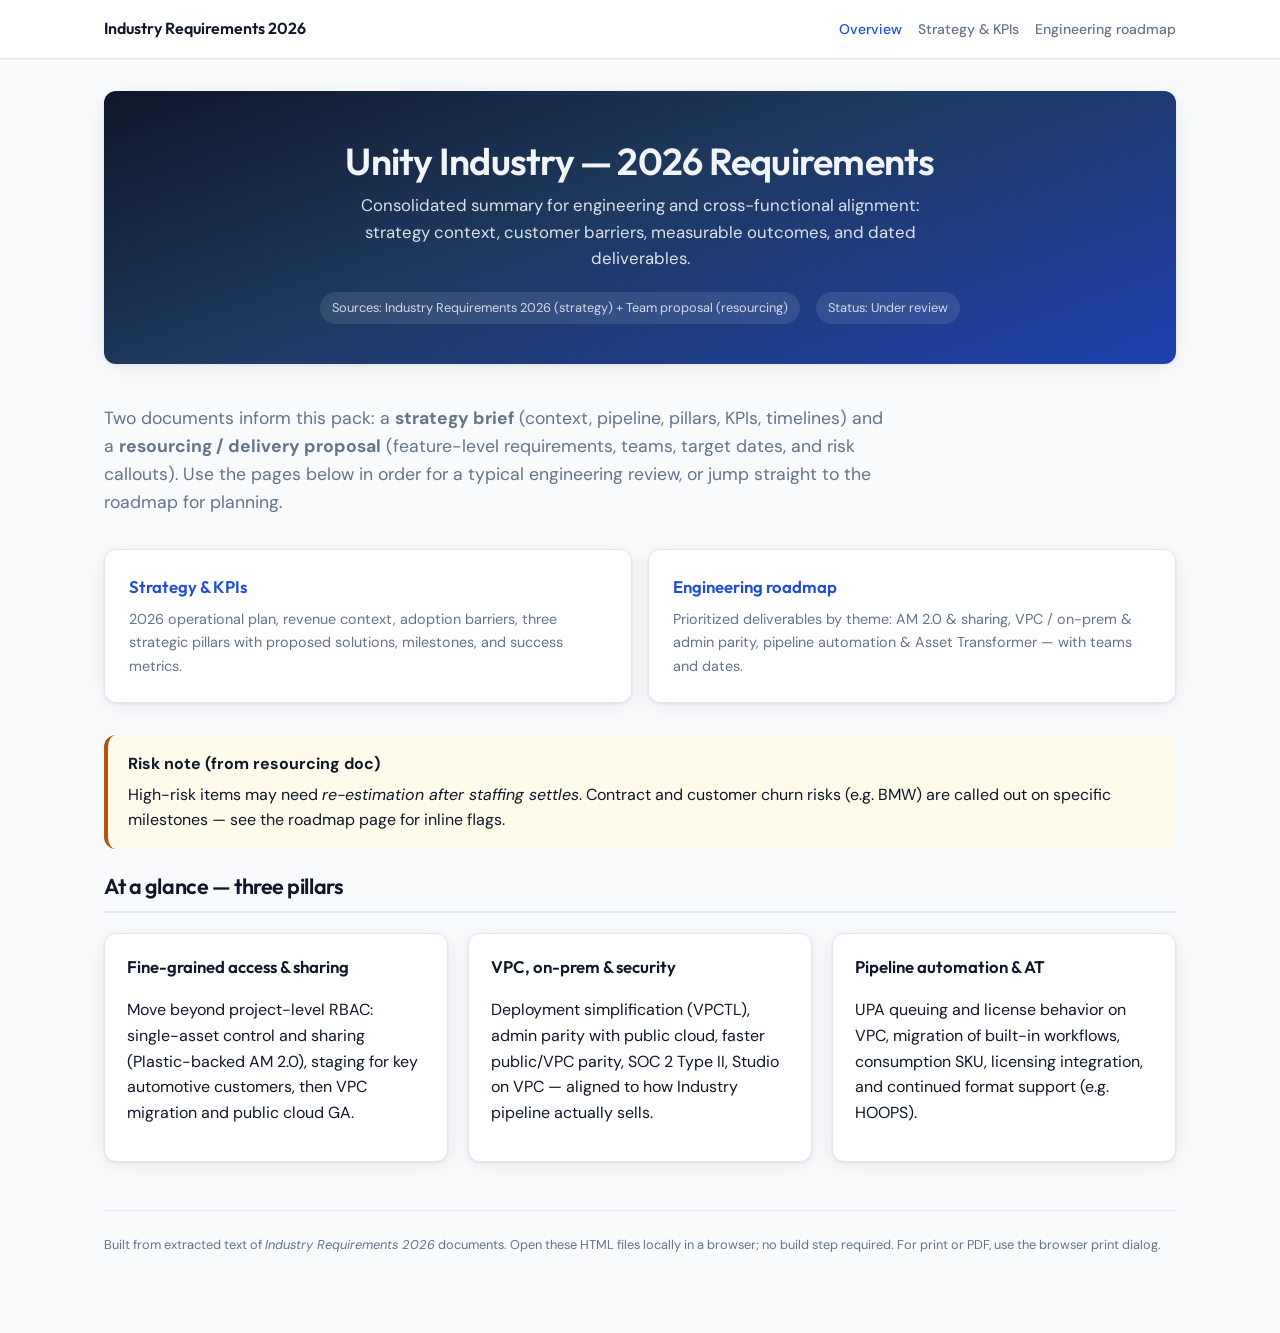
==== index.html @ ad69d384 "up!" ====
<!DOCTYPE html>
<html lang="en">
<head>
  <meta charset="utf-8" />
  <meta name="viewport" content="width=device-width, initial-scale=1" />
  <title>Industry Requirements 2026 — Overview</title>
  <link rel="preconnect" href="https://fonts.googleapis.com" />
  <link rel="preconnect" href="https://fonts.gstatic.com" crossorigin />
  <link href="https://fonts.googleapis.com/css2?family=DM+Sans:ital,opsz,wght@0,9..40,400;0,9..40,500;0,9..40,600;0,9..40,700;1,9..40,400&family=Outfit:wght@500;600;700&display=swap" rel="stylesheet" />
  <link rel="stylesheet" href="styles.css" />
</head>
<body>
  <header class="site-header">
    <div class="inner">
      <a class="brand" href="index.html">Industry Requirements 2026</a>
      <nav class="nav-pages" aria-label="Presentation sections">
        <a href="index.html" aria-current="page">Overview</a>
        <a href="executive-summary.html">Strategy &amp; KPIs</a>
        <a href="engineering-roadmap.html">Engineering roadmap</a>
      </nav>
    </div>
  </header>

  <main class="wrap">
    <section class="hero">
      <h1>Unity Industry — 2026 Requirements</h1>
      <p class="subtitle">
        Consolidated summary for engineering and cross-functional alignment: strategy context, customer barriers, measurable outcomes, and dated deliverables.
      </p>
      <div class="hero-meta">
        <span>Sources: Industry Requirements 2026 (strategy) + Team proposal (resourcing)</span>
        <span>Status: Under review</span>
      </div>
    </section>

    <p class="lead">
      Two documents inform this pack: a <strong>strategy brief</strong> (context, pipeline, pillars, KPIs, timelines) and a <strong>resourcing / delivery proposal</strong> (feature-level requirements, teams, target dates, and risk callouts). Use the pages below in order for a typical engineering review, or jump straight to the roadmap for planning.
    </p>

    <div class="nav-cards">
      <a class="nav-card" href="executive-summary.html">
        <h3>Strategy &amp; KPIs</h3>
        <p>2026 operational plan, revenue context, adoption barriers, three strategic pillars with proposed solutions, milestones, and success metrics.</p>
      </a>
      <a class="nav-card" href="engineering-roadmap.html">
        <h3>Engineering roadmap</h3>
        <p>Prioritized deliverables by theme: AM 2.0 &amp; sharing, VPC / on-prem &amp; admin parity, pipeline automation &amp; Asset Transformer — with teams and dates.</p>
      </a>
    </div>

    <div class="callout risk">
      <strong>Risk note (from resourcing doc)</strong>
      High-risk items may need <em>re-estimation after staffing settles</em>. Contract and customer churn risks (e.g. BMW) are called out on specific milestones — see the roadmap page for inline flags.
    </div>

    <h2>At a glance — three pillars</h2>
    <div class="grid-2">
      <div class="card">
        <h3>Fine-grained access &amp; sharing</h3>
        <p>Move beyond project-level RBAC: single-asset control and sharing (Plastic-backed AM 2.0), staging for key automotive customers, then VPC migration and public cloud GA.</p>
      </div>
      <div class="card">
        <h3>VPC, on-prem &amp; security</h3>
        <p>Deployment simplification (VPCTL), admin parity with public cloud, faster public/VPC parity, SOC 2 Type II, Studio on VPC — aligned to how Industry pipeline actually sells.</p>
      </div>
      <div class="card">
        <h3>Pipeline automation &amp; AT</h3>
        <p>UPA queuing and license behavior on VPC, migration of built-in workflows, consumption SKU, licensing integration, and continued format support (e.g. HOOPS).</p>
      </div>
    </div>

    <p class="footer-note">
      Built from extracted text of <em>Industry Requirements 2026</em> documents. Open these HTML files locally in a browser; no build step required. For print or PDF, use the browser print dialog.
    </p>
  </main>
</body>
</html>
---- styles.css ----
/* Industry Requirements 2026 — presentation styles */
:root {
  --bg: #f8fafc;
  --surface: #ffffff;
  --text: #0f172a;
  --text-muted: #64748b;
  --border: #e2e8f0;
  --accent: #1d4ed8;
  --accent-soft: #dbeafe;
  --risk: #b45309;
  --risk-bg: #fffbeb;
  --p0: #b91c1c;
  --p0-bg: #fef2f2;
  --p1: #c2410c;
  --p1-bg: #fff7ed;
  --p2: #4b5563;
  --p2-bg: #f3f4f6;
  --shadow: 0 1px 3px rgba(15, 23, 42, 0.08), 0 4px 24px rgba(15, 23, 42, 0.06);
  --radius: 12px;
  --font-sans: "DM Sans", system-ui, -apple-system, sans-serif;
  --font-display: "Outfit", var(--font-sans);
}

*,
*::before,
*::after {
  box-sizing: border-box;
}

html {
  scroll-behavior: smooth;
}

body {
  margin: 0;
  font-family: var(--font-sans);
  font-size: 1rem;
  line-height: 1.6;
  color: var(--text);
  background: var(--bg);
  min-height: 100vh;
}

a {
  color: var(--accent);
  text-decoration: none;
}
a:hover {
  text-decoration: underline;
}

.wrap {
  max-width: 1120px;
  margin: 0 auto;
  padding: 2rem 1.5rem 4rem;
}

/* Top bar */
.site-header {
  background: var(--surface);
  border-bottom: 1px solid var(--border);
  position: sticky;
  top: 0;
  z-index: 10;
  box-shadow: 0 1px 0 rgba(15, 23, 42, 0.04);
}

.site-header .inner {
  max-width: 1120px;
  margin: 0 auto;
  padding: 0.75rem 1.5rem;
  display: flex;
  align-items: center;
  justify-content: space-between;
  flex-wrap: wrap;
  gap: 0.75rem;
}

.brand {
  font-family: var(--font-display);
  font-weight: 600;
  font-size: 1rem;
  color: var(--text);
  text-decoration: none;
}
.brand:hover {
  text-decoration: none;
  color: var(--accent);
}

.nav-pages {
  display: flex;
  gap: 0.25rem 1rem;
  flex-wrap: wrap;
}
.nav-pages a {
  font-size: 0.875rem;
  font-weight: 500;
  color: var(--text-muted);
  padding: 0.35rem 0;
}
.nav-pages a:hover,
.nav-pages a[aria-current="page"] {
  color: var(--accent);
  text-decoration: none;
}

/* Hero / title slides */
.hero {
  text-align: center;
  padding: 3rem 1rem 2.5rem;
  background: linear-gradient(160deg, #0f172a 0%, #1e3a5f 45%, #1e40af 100%);
  color: #f1f5f9;
  border-radius: var(--radius);
  margin-bottom: 2.5rem;
  box-shadow: var(--shadow);
}

.hero h1 {
  font-family: var(--font-display);
  font-weight: 600;
  font-size: clamp(1.75rem, 4vw, 2.35rem);
  margin: 0 0 0.5rem;
  letter-spacing: -0.02em;
  line-height: 1.2;
}

.hero .subtitle {
  font-size: 1.05rem;
  opacity: 0.9;
  margin: 0 0 1.25rem;
  max-width: 36rem;
  margin-left: auto;
  margin-right: auto;
}

.hero-meta {
  display: flex;
  flex-wrap: wrap;
  gap: 0.5rem 1rem;
  justify-content: center;
  font-size: 0.8rem;
  opacity: 0.85;
}

.hero-meta span {
  background: rgba(255, 255, 255, 0.12);
  padding: 0.35rem 0.75rem;
  border-radius: 999px;
}

/* Section blocks */
h2 {
  font-family: var(--font-display);
  font-weight: 600;
  font-size: 1.35rem;
  margin: 2.5rem 0 1rem;
  letter-spacing: -0.02em;
  color: var(--text);
  border-bottom: 2px solid var(--border);
  padding-bottom: 0.5rem;
}

h2:first-of-type {
  margin-top: 0;
}

h3 {
  font-size: 1.05rem;
  font-weight: 600;
  margin: 1.5rem 0 0.5rem;
  color: var(--text);
}

.lead {
  font-size: 1.1rem;
  color: var(--text-muted);
  max-width: 65ch;
}

.grid-2 {
  display: grid;
  grid-template-columns: repeat(auto-fit, minmax(280px, 1fr));
  gap: 1.25rem;
  margin: 1.25rem 0;
}

.card {
  background: var(--surface);
  border: 1px solid var(--border);
  border-radius: var(--radius);
  padding: 1.25rem 1.35rem;
  box-shadow: var(--shadow);
}

.card h3 {
  margin-top: 0;
  font-family: var(--font-display);
}

.stat {
  font-family: var(--font-display);
  font-size: 1.75rem;
  font-weight: 600;
  color: var(--accent);
  line-height: 1.2;
}
.stat-label {
  font-size: 0.8rem;
  color: var(--text-muted);
  margin-top: 0.25rem;
}

/* Callouts */
.callout {
  border-radius: var(--radius);
  padding: 1rem 1.25rem;
  margin: 1.25rem 0;
  border-left: 4px solid var(--accent);
  background: var(--accent-soft);
  color: var(--text);
}

.callout.risk {
  border-left-color: var(--risk);
  background: var(--risk-bg);
}

.callout strong {
  display: block;
  margin-bottom: 0.35rem;
}

/* Lists */
ul.clean {
  margin: 0.5rem 0;
  padding-left: 1.25rem;
}
ul.clean li {
  margin: 0.35rem 0;
}

.timeline {
  list-style: none;
  padding: 0;
  margin: 1rem 0;
  border-left: 3px solid var(--border);
  margin-left: 0.5rem;
  padding-left: 1.25rem;
}
.timeline li {
  position: relative;
  margin: 1rem 0;
  padding-left: 0.25rem;
}
.timeline li::before {
  content: "";
  position: absolute;
  left: -1.5rem;
  top: 0.45rem;
  width: 10px;
  height: 10px;
  background: var(--accent);
  border-radius: 50%;
  border: 2px solid var(--surface);
  box-shadow: 0 0 0 2px var(--accent-soft);
}
.timeline strong {
  color: var(--text);
}

/* Priority badges */
.badge {
  display: inline-block;
  font-size: 0.7rem;
  font-weight: 700;
  text-transform: uppercase;
  letter-spacing: 0.04em;
  padding: 0.2rem 0.5rem;
  border-radius: 4px;
  vertical-align: middle;
}
.badge-p0 {
  background: var(--p0-bg);
  color: var(--p0);
}
.badge-p1 {
  background: var(--p1-bg);
  color: var(--p1);
}
.badge-p2 {
  background: var(--p2-bg);
  color: var(--p2);
}

/* Deliverable cards (roadmap) */
.pillar {
  margin: 2.5rem 0;
}

.pillar-title {
  font-family: var(--font-display);
  font-size: 1.15rem;
  font-weight: 600;
  margin: 0 0 1rem;
  color: var(--text);
}

.deliverables {
  display: flex;
  flex-direction: column;
  gap: 1rem;
}

.deliverable {
  background: var(--surface);
  border: 1px solid var(--border);
  border-radius: var(--radius);
  padding: 1.15rem 1.35rem;
  box-shadow: 0 1px 2px rgba(15, 23, 42, 0.04);
}

.deliverable-header {
  display: flex;
  flex-wrap: wrap;
  align-items: baseline;
  gap: 0.5rem 1rem;
  margin-bottom: 0.65rem;
}

.deliverable-header h4 {
  margin: 0;
  font-size: 1.05rem;
  font-family: var(--font-display);
  flex: 1 1 auto;
  min-width: 12rem;
}

.meta-row {
  display: flex;
  flex-wrap: wrap;
  gap: 0.75rem 1.25rem;
  font-size: 0.85rem;
  color: var(--text-muted);
  margin-bottom: 0.5rem;
}
.meta-row span strong {
  color: var(--text);
  font-weight: 600;
}

.req-list {
  margin: 0.35rem 0 0;
  padding-left: 1.1rem;
  font-size: 0.9rem;
  color: var(--text);
}
.req-list li {
  margin: 0.25rem 0;
}

.risk-inline {
  font-size: 0.85rem;
  color: var(--risk);
  margin-top: 0.5rem;
  padding: 0.5rem 0.65rem;
  background: var(--risk-bg);
  border-radius: 6px;
}

/* Link cards on index */
.nav-cards {
  display: grid;
  grid-template-columns: repeat(auto-fit, minmax(260px, 1fr));
  gap: 1rem;
  margin: 2rem 0;
}

.nav-card {
  display: block;
  background: var(--surface);
  border: 1px solid var(--border);
  border-radius: var(--radius);
  padding: 1.5rem;
  text-decoration: none;
  color: inherit;
  box-shadow: var(--shadow);
  transition: border-color 0.15s, transform 0.15s;
}
.nav-card:hover {
  border-color: var(--accent);
  transform: translateY(-2px);
  text-decoration: none;
}
.nav-card h3 {
  margin: 0 0 0.5rem;
  color: var(--accent);
  font-family: var(--font-display);
}
.nav-card p {
  margin: 0;
  font-size: 0.9rem;
  color: var(--text-muted);
}

.footer-note {
  margin-top: 3rem;
  padding-top: 1.5rem;
  border-top: 1px solid var(--border);
  font-size: 0.8rem;
  color: var(--text-muted);
}

@media print {
  .site-header {
    position: static;
  }
  .hero {
    break-inside: avoid;
  }
  .deliverable {
    break-inside: avoid;
  }
}
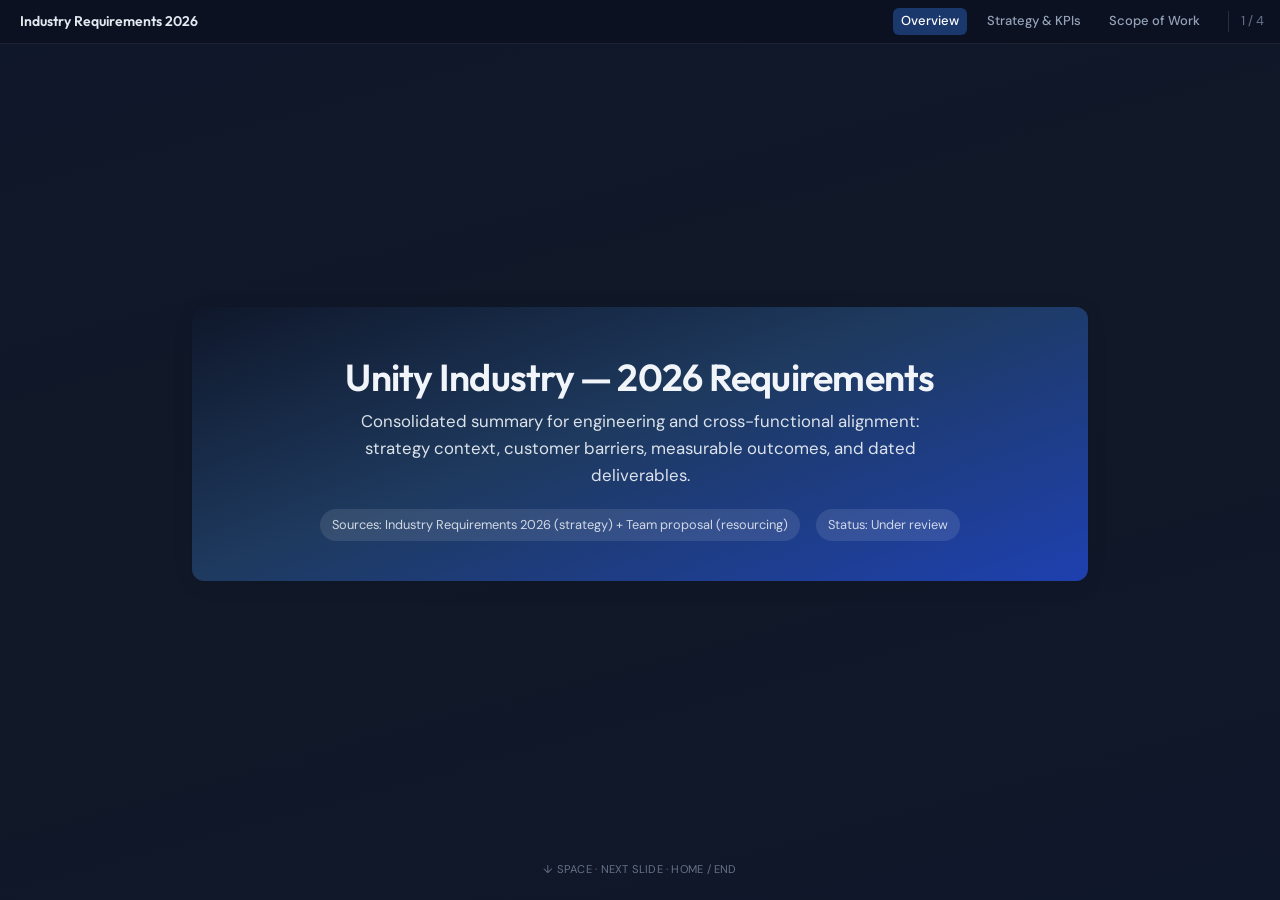
==== commit bbb5e0d1: "updated theme" ====
--- a/index.html
+++ b/index.html
@@ -9,69 +9,88 @@
   <link href="https://fonts.googleapis.com/css2?family=DM+Sans:ital,opsz,wght@0,9..40,400;0,9..40,500;0,9..40,600;0,9..40,700;1,9..40,400&family=Outfit:wght@500;600;700&display=swap" rel="stylesheet" />
   <link rel="stylesheet" href="styles.css" />
 </head>
-<body>
-  <header class="site-header">
-    <div class="inner">
-      <a class="brand" href="index.html">Industry Requirements 2026</a>
-      <nav class="nav-pages" aria-label="Presentation sections">
-        <a href="index.html" aria-current="page">Overview</a>
-        <a href="executive-summary.html">Strategy &amp; KPIs</a>
-        <a href="engineering-roadmap.html">Engineering roadmap</a>
-      </nav>
-    </div>
+<body class="is-presentation">
+  <header class="deck-chrome">
+    <a class="brand" href="index.html">Industry Requirements 2026</a>
+    <nav class="chapter-nav" aria-label="Deck chapters">
+      <a href="index.html" aria-current="page">Overview</a>
+      <a href="executive-summary.html">Strategy &amp; KPIs</a>
+      <a href="engineering-roadmap.html">Scope of Work</a>
+      <span class="slide-counter" data-slide-counter aria-live="polite">1 / 3</span>
+    </nav>
   </header>
 
-  <main class="wrap">
-    <section class="hero">
-      <h1>Unity Industry — 2026 Requirements</h1>
-      <p class="subtitle">
-        Consolidated summary for engineering and cross-functional alignment: strategy context, customer barriers, measurable outcomes, and dated deliverables.
-      </p>
-      <div class="hero-meta">
-        <span>Sources: Industry Requirements 2026 (strategy) + Team proposal (resourcing)</span>
-        <span>Status: Under review</span>
+  <div class="deck" tabindex="0" aria-label="Slide deck — use arrow keys or scroll">
+    <section class="slide slide--title">
+      <div class="wrap">
+        <section class="hero">
+          <h1>Unity Industry — 2026 Requirements</h1>
+          <p class="subtitle">
+            Consolidated summary for engineering and cross-functional alignment: strategy context, customer barriers, measurable outcomes, and dated deliverables.
+          </p>
+          <div class="hero-meta">
+            <span>Sources: Industry Requirements 2026 (strategy) + Team proposal (resourcing)</span>
+            <span>Status: Under review</span>
+          </div>
+        </section>
       </div>
     </section>
 
-    <p class="lead">
-      Two documents inform this pack: a <strong>strategy brief</strong> (context, pipeline, pillars, KPIs, timelines) and a <strong>resourcing / delivery proposal</strong> (feature-level requirements, teams, target dates, and risk callouts). Use the pages below in order for a typical engineering review, or jump straight to the roadmap for planning.
-    </p>
+    <section class="slide">
+      <div class="wrap">
+        <h2>How to use this deck</h2>
+        <p class="lead">
+          Two documents inform this pack: a <strong>strategy brief</strong> (context, pipeline, pillars, KPIs, timelines) and a <strong>resourcing / delivery proposal</strong> (feature-level requirements, teams, target dates, and risk callouts). Advance with <kbd>↓</kbd> <kbd>Space</kbd> or scroll; open the next chapter when you are ready.
+        </p>
+        <ul class="agenda-list">
+          <li>
+            <strong>Next — Strategy &amp; KPIs</strong>
+            <a href="executive-summary.html">Open chapter 2 →</a>
+            <span>2026 operational plan, revenue context, adoption barriers, three strategic pillars, milestones, and success metrics.</span>
+          </li>
+          <li>
+            <strong>Then — Scope of Work</strong>
+            <a href="engineering-roadmap.html">Open chapter 3 →</a>
+            <span>Prioritized deliverables by theme with teams and dates.</span>
+          </li>
+        </ul>
+      </div>
+    </section>
 
-    <div class="nav-cards">
-      <a class="nav-card" href="executive-summary.html">
-        <h3>Strategy &amp; KPIs</h3>
-        <p>2026 operational plan, revenue context, adoption barriers, three strategic pillars with proposed solutions, milestones, and success metrics.</p>
-      </a>
-      <a class="nav-card" href="engineering-roadmap.html">
-        <h3>Engineering roadmap</h3>
-        <p>Prioritized deliverables by theme: AM 2.0 &amp; sharing, VPC / on-prem &amp; admin parity, pipeline automation &amp; Asset Transformer — with teams and dates.</p>
-      </a>
-    </div>
+    <section class="slide">
+      <div class="wrap">
+        <h2>At a glance — three pillars</h2>
+        <div class="grid-2">
+          <div class="card">
+            <h3>Fine-grained access &amp; sharing</h3>
+            <p>Move beyond project-level RBAC: single-asset control and sharing (Plastic-backed AM 2.0), staging for key automotive customers, then VPC migration and public cloud GA.</p>
+          </div>
+          <div class="card">
+            <h3>VPC, on-prem &amp; security</h3>
+            <p>Deployment simplification (VPCTL), admin parity with public cloud, faster public/VPC parity, SOC 2 Type II, Studio on VPC — aligned to how Industry pipeline actually sells.</p>
+          </div>
+          <div class="card">
+            <h3>Pipeline automation &amp; AT</h3>
+            <p>UPA queuing and license behavior on VPC, migration of built-in workflows, consumption SKU, licensing integration, and continued format support (e.g. HOOPS).</p>
+          </div>
+        </div>
+      </div>
+    </section>
 
-    <div class="callout risk">
-      <strong>Risk note (from resourcing doc)</strong>
-      High-risk items may need <em>re-estimation after staffing settles</em>. Contract and customer churn risks (e.g. BMW) are called out on specific milestones — see the roadmap page for inline flags.
-    </div>
+    <section class="slide">
+      <div class="wrap">
+        <h2>Colophon</h2>
+        <p class="lead">
+          Built from extracted text of <em>Industry Requirements 2026</em> documents. Open these HTML files locally in a browser; no build step required. For print or PDF, use the browser print dialog.
+        </p>
+        <p class="footer-note">
+          <a href="executive-summary.html">Continue to Strategy &amp; KPIs →</a>
+        </p>
+      </div>
+    </section>
+  </div>
 
-    <h2>At a glance — three pillars</h2>
-    <div class="grid-2">
-      <div class="card">
-        <h3>Fine-grained access &amp; sharing</h3>
-        <p>Move beyond project-level RBAC: single-asset control and sharing (Plastic-backed AM 2.0), staging for key automotive customers, then VPC migration and public cloud GA.</p>
-      </div>
-      <div class="card">
-        <h3>VPC, on-prem &amp; security</h3>
-        <p>Deployment simplification (VPCTL), admin parity with public cloud, faster public/VPC parity, SOC 2 Type II, Studio on VPC — aligned to how Industry pipeline actually sells.</p>
-      </div>
-      <div class="card">
-        <h3>Pipeline automation &amp; AT</h3>
-        <p>UPA queuing and license behavior on VPC, migration of built-in workflows, consumption SKU, licensing integration, and continued format support (e.g. HOOPS).</p>
-      </div>
-    </div>
-
-    <p class="footer-note">
-      Built from extracted text of <em>Industry Requirements 2026</em> documents. Open these HTML files locally in a browser; no build step required. For print or PDF, use the browser print dialog.
-    </p>
-  </main>
+  <p class="deck-hint" aria-hidden="true">↓ Space · next slide · Home / End</p>
+  <script src="presentation.js"></script>
 </body>
 </html>
--- a/styles.css
+++ b/styles.css
@@ -41,6 +41,331 @@
   min-height: 100vh;
 }
 
+/* —— Presentation deck (full-viewport slides) —— */
+body.is-presentation {
+  min-height: 100dvh;
+  height: 100dvh;
+  overflow: hidden;
+  background: #0c1222;
+}
+
+.deck-chrome {
+  position: fixed;
+  left: 0;
+  right: 0;
+  top: 0;
+  z-index: 20;
+  display: flex;
+  align-items: center;
+  justify-content: space-between;
+  gap: 1rem;
+  padding: 0.5rem 1rem 0.5rem 1.25rem;
+  background: rgba(12, 18, 34, 0.92);
+  backdrop-filter: blur(10px);
+  border-bottom: 1px solid rgba(255, 255, 255, 0.08);
+  font-size: 0.8125rem;
+  color: #94a3b8;
+}
+
+.deck-chrome .brand {
+  font-family: var(--font-display);
+  font-weight: 600;
+  font-size: 0.875rem;
+  color: #e2e8f0;
+  text-decoration: none;
+  white-space: nowrap;
+}
+.deck-chrome .brand:hover {
+  color: #fff;
+  text-decoration: none;
+}
+
+.deck-chrome .chapter-nav {
+  display: flex;
+  flex-wrap: wrap;
+  align-items: center;
+  gap: 0.35rem 0.75rem;
+  justify-content: flex-end;
+}
+
+.deck-chrome .chapter-nav a {
+  color: #94a3b8;
+  font-weight: 500;
+  text-decoration: none;
+  padding: 0.2rem 0.5rem;
+  border-radius: 6px;
+}
+.deck-chrome .chapter-nav a:hover {
+  color: #e2e8f0;
+  background: rgba(255, 255, 255, 0.06);
+  text-decoration: none;
+}
+.deck-chrome .chapter-nav a[aria-current="page"] {
+  color: #fff;
+  background: rgba(59, 130, 246, 0.35);
+}
+
+.deck-chrome .slide-counter {
+  font-variant-numeric: tabular-nums;
+  color: #64748b;
+  margin-left: 0.5rem;
+  padding-left: 0.75rem;
+  border-left: 1px solid rgba(255, 255, 255, 0.12);
+}
+
+.deck-hint {
+  position: fixed;
+  z-index: 20;
+  left: 50%;
+  bottom: 0.65rem;
+  transform: translateX(-50%);
+  font-size: 0.7rem;
+  letter-spacing: 0.02em;
+  text-transform: uppercase;
+  color: rgba(148, 163, 184, 0.65);
+  pointer-events: none;
+  user-select: none;
+}
+
+.deck {
+  height: 100dvh;
+  overflow-y: auto;
+  overflow-x: hidden;
+  scroll-snap-type: y mandatory;
+  scroll-padding-top: 3rem;
+  outline: none;
+}
+
+.slide {
+  scroll-snap-align: start;
+  scroll-snap-stop: always;
+  min-height: 100dvh;
+  box-sizing: border-box;
+  padding: 4.25rem 1.5rem 3.5rem;
+  display: flex;
+  flex-direction: column;
+  justify-content: center;
+  align-items: stretch;
+  position: relative;
+}
+
+.slide:nth-child(odd) {
+  background: linear-gradient(165deg, #0f172a 0%, #111827 50%, #0f172a 100%);
+  color: #e2e8f8;
+}
+
+.slide:nth-child(even) {
+  background: linear-gradient(165deg, #111c2e 0%, #0c1424 50%, #111c2e 100%);
+  color: #e2e8f8;
+}
+
+.slide .wrap {
+  max-width: 56rem;
+  margin: 0 auto;
+  width: 100%;
+  padding: 0;
+}
+
+.slide h2 {
+  color: #f1f5f9;
+  border-bottom-color: rgba(148, 163, 184, 0.35);
+}
+
+.slide h3 {
+  color: #f1f5f9;
+}
+
+.slide .lead {
+  color: #cbd5e1;
+}
+
+.slide .wrap > p,
+.slide .pillar p,
+.slide .deliverable p {
+  color: #cbd5e1;
+}
+
+.slide .hero h1,
+.slide .hero .subtitle,
+.slide .hero .hero-meta {
+  color: #f1f5f9;
+}
+
+.slide .card {
+  background: rgba(255, 255, 255, 0.06);
+  border-color: rgba(255, 255, 255, 0.12);
+  color: #e2e8f0;
+  box-shadow: 0 4px 24px rgba(0, 0, 0, 0.25);
+}
+
+.slide .card p,
+.slide .card .stat-label {
+  color: #94a3b8;
+}
+
+.slide .stat {
+  color: #93c5fd;
+}
+
+.slide .deliverable {
+  background: rgba(255, 255, 255, 0.05);
+  border-color: rgba(255, 255, 255, 0.1);
+}
+
+.slide .meta-row {
+  color: #94a3b8;
+}
+
+.slide .req-list {
+  color: #cbd5e1;
+}
+
+.slide .pillar-title {
+  color: #f1f5f9;
+}
+
+.slide .deliverable-header h4 {
+  color: #f1f5f9;
+}
+
+.slide .footer-note {
+  border-top-color: rgba(255, 255, 255, 0.12);
+  color: #64748b;
+}
+
+.slide .footer-note a {
+  color: #93c5fd;
+}
+
+.slide .timeline {
+  border-left-color: rgba(148, 163, 184, 0.4);
+}
+
+.slide .timeline li::before {
+  border-color: rgba(15, 23, 42, 0.9);
+  box-shadow: 0 0 0 2px rgba(59, 130, 246, 0.35);
+}
+
+.slide ul.clean li {
+  color: #cbd5e1;
+}
+
+.slide .callout {
+  background: rgba(59, 130, 246, 0.15);
+  border-left-color: #60a5fa;
+  color: #e2e8f0;
+}
+
+.slide .callout.risk {
+  background: linear-gradient(
+    145deg,
+    rgba(55, 22, 8, 0.94) 0%,
+    rgba(92, 38, 12, 0.9) 50%,
+    rgba(69, 26, 6, 0.92) 100%
+  );
+  border: 1px solid rgba(245, 158, 11, 0.45);
+  border-left: 4px solid #f59e0b;
+  color: #fde68a;
+  box-shadow: 0 6px 28px rgba(0, 0, 0, 0.45), inset 0 1px 0 rgba(255, 255, 255, 0.06);
+}
+
+.slide .callout.risk strong {
+  color: #fffbeb;
+}
+
+.slide .nav-card {
+  background: rgba(255, 255, 255, 0.06);
+  border-color: rgba(255, 255, 255, 0.14);
+}
+.slide .nav-card:hover {
+  border-color: #60a5fa;
+}
+.slide .nav-card h3 {
+  color: #93c5fd;
+}
+.slide .nav-card p {
+  color: #94a3b8;
+}
+
+.slide--long {
+  justify-content: flex-start;
+  padding-top: 4.5rem;
+}
+
+.slide .hero {
+  margin-bottom: 0;
+  width: 100%;
+}
+
+.slide--title .hero {
+  margin-bottom: 1.5rem;
+}
+
+.agenda-list {
+  list-style: none;
+  padding: 0;
+  margin: 1.5rem 0 0;
+  display: grid;
+  gap: 1rem;
+}
+
+.agenda-list li {
+  margin: 0;
+  padding: 1rem 1.25rem;
+  background: rgba(255, 255, 255, 0.06);
+  border: 1px solid rgba(255, 255, 255, 0.1);
+  border-radius: var(--radius);
+}
+
+.agenda-list strong {
+  display: block;
+  font-family: var(--font-display);
+  font-size: 1.05rem;
+  color: #93c5fd;
+  margin-bottom: 0.35rem;
+}
+
+.agenda-list a {
+  color: #e2e8f0;
+  font-weight: 500;
+  text-decoration: none;
+}
+.agenda-list a:hover {
+  text-decoration: underline;
+}
+
+.agenda-list span {
+  display: block;
+  font-size: 0.9rem;
+  color: #94a3b8;
+  margin-top: 0.25rem;
+}
+
+kbd {
+  font-family: var(--font-sans);
+  font-size: 0.75rem;
+  font-weight: 600;
+  padding: 0.15rem 0.4rem;
+  border-radius: 4px;
+  background: rgba(255, 255, 255, 0.1);
+  border: 1px solid rgba(255, 255, 255, 0.2);
+  color: #e2e8f0;
+}
+
+@media (max-width: 640px) {
+  .deck-chrome {
+    flex-wrap: wrap;
+    padding: 0.5rem 0.75rem;
+  }
+  .deck-chrome .slide-counter {
+    width: 100%;
+    border-left: none;
+    padding-left: 0;
+    margin-left: 0;
+    margin-top: 0.25rem;
+  }
+}
+
 a {
   color: var(--accent);
   text-decoration: none;
@@ -293,7 +618,7 @@
   color: var(--p2);
 }
 
-/* Deliverable cards (roadmap) */
+/* Deliverable cards (Scope of Work deck) */
 .pillar {
   margin: 2.5rem 0;
 }
@@ -368,6 +693,22 @@
   border-radius: 6px;
 }
 
+.slide .risk-inline {
+  color: #fde68a;
+  background: linear-gradient(
+    145deg,
+    rgba(48, 20, 6, 0.92) 0%,
+    rgba(78, 32, 10, 0.88) 100%
+  );
+  border: 1px solid rgba(245, 158, 11, 0.4);
+  border-left: 3px solid #ea580c;
+  box-shadow: 0 4px 16px rgba(0, 0, 0, 0.35);
+}
+
+.slide .risk-inline strong {
+  color: #fffbeb;
+}
+
 /* Link cards on index */
 .nav-cards {
   display: grid;
@@ -421,4 +762,82 @@
   .deliverable {
     break-inside: avoid;
   }
-}
+
+  body.is-presentation {
+    min-height: 0;
+    height: auto;
+    overflow: visible;
+    background: #fff;
+  }
+
+  .deck-hint,
+  .deck-chrome .slide-counter {
+    display: none;
+  }
+
+  .deck-chrome {
+    position: static;
+    background: #fff;
+    color: #334155;
+    border-bottom: 1px solid #e2e8f0;
+  }
+
+  .deck-chrome .brand {
+    color: #0f172a;
+  }
+
+  .deck-chrome .chapter-nav a {
+    color: #475569;
+  }
+
+  .deck {
+    height: auto;
+    overflow: visible;
+    scroll-snap-type: none;
+  }
+
+  .slide {
+    min-height: auto;
+    padding: 1rem 0;
+    page-break-after: always;
+    background: #fff !important;
+    color: #0f172a !important;
+  }
+
+  .slide h2,
+  .slide h3,
+  .slide .pillar-title {
+    color: #0f172a !important;
+  }
+
+  .slide .card,
+  .slide .deliverable {
+    background: #fff !important;
+    border: 1px solid #e2e8f0 !important;
+    color: #0f172a !important;
+  }
+
+  .slide .callout.risk {
+    background: #fffbeb !important;
+    border: 1px solid #fcd34d !important;
+    border-left: 4px solid #d97706 !important;
+    color: #78350f !important;
+    box-shadow: none !important;
+  }
+
+  .slide .callout.risk strong {
+    color: #451a03 !important;
+  }
+
+  .slide .risk-inline {
+    background: #fffbeb !important;
+    border: 1px solid #fcd34d !important;
+    border-left: 3px solid #d97706 !important;
+    color: #78350f !important;
+    box-shadow: none !important;
+  }
+
+  .slide .risk-inline strong {
+    color: #451a03 !important;
+  }
+}
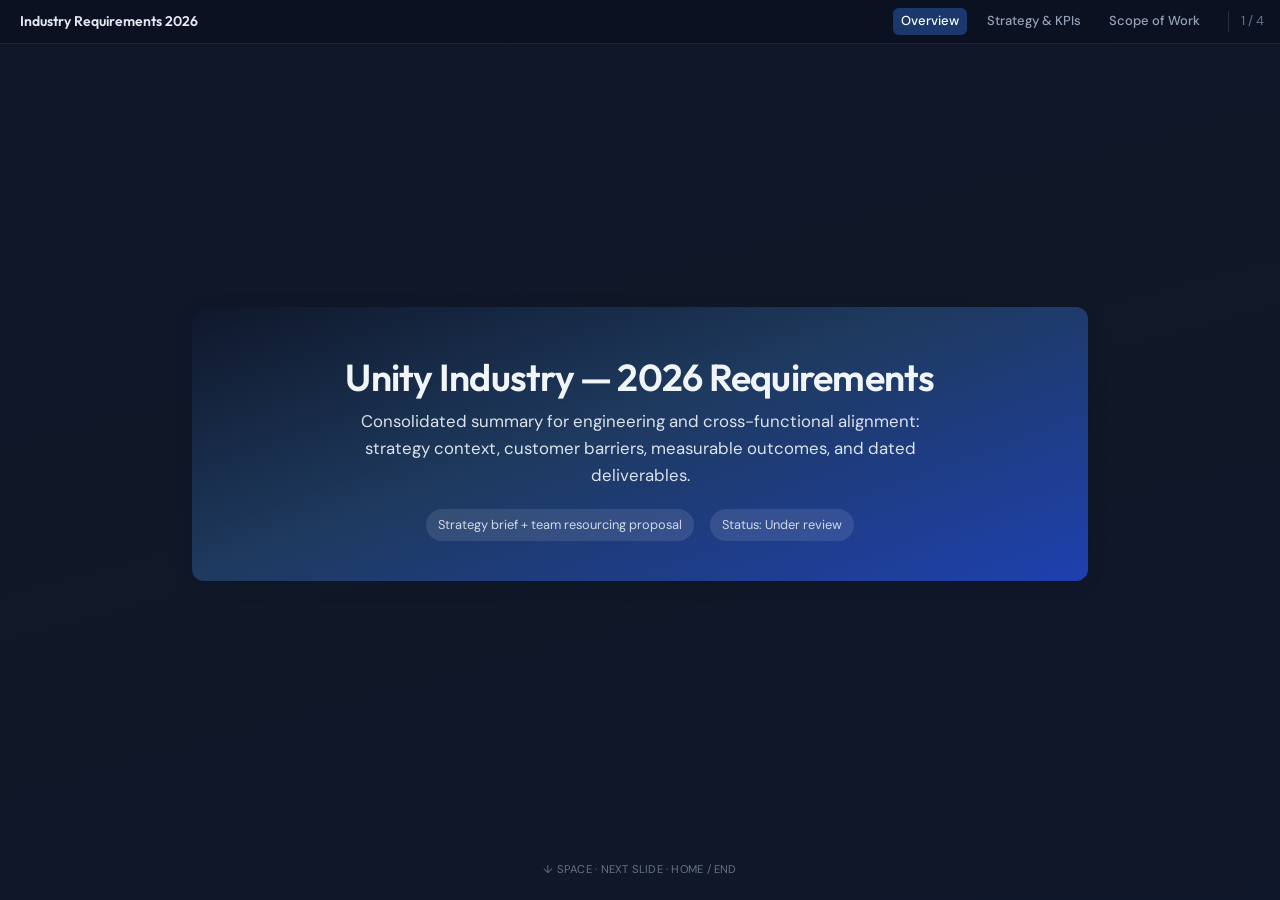
==== commit 5589bc76: "updated" ====
--- a/index.html
+++ b/index.html
@@ -29,7 +29,7 @@
             Consolidated summary for engineering and cross-functional alignment: strategy context, customer barriers, measurable outcomes, and dated deliverables.
           </p>
           <div class="hero-meta">
-            <span>Sources: Industry Requirements 2026 (strategy) + Team proposal (resourcing)</span>
+            <span>Strategy brief + team resourcing proposal</span>
             <span>Status: Under review</span>
           </div>
         </section>
@@ -81,7 +81,7 @@
       <div class="wrap">
         <h2>Colophon</h2>
         <p class="lead">
-          Built from extracted text of <em>Industry Requirements 2026</em> documents. Open these HTML files locally in a browser; no build step required. For print or PDF, use the browser print dialog.
+          This pack is the strategy brief and resourcing proposal in slide form. Open the HTML files locally in a browser; no build step required. For print or PDF, use the browser print dialog.
         </p>
         <p class="footer-note">
           <a href="executive-summary.html">Continue to Strategy &amp; KPIs →</a>
--- a/styles.css
+++ b/styles.css
@@ -9,12 +9,12 @@
   --accent-soft: #dbeafe;
   --risk: #b45309;
   --risk-bg: #fffbeb;
-  --p0: #b91c1c;
-  --p0-bg: #fef2f2;
-  --p1: #c2410c;
-  --p1-bg: #fff7ed;
-  --p2: #4b5563;
-  --p2-bg: #f3f4f6;
+  --p0: #991b1b;
+  --p0-bg: #fee2e2;
+  --p1: #9a3412;
+  --p1-bg: #ffedd5;
+  --p2: #3730a3;
+  --p2-bg: #e0e7ff;
   --shadow: 0 1px 3px rgba(15, 23, 42, 0.08), 0 4px 24px rgba(15, 23, 42, 0.06);
   --radius: 12px;
   --font-sans: "DM Sans", system-ui, -apple-system, sans-serif;
@@ -213,7 +213,56 @@
 }
 
 .slide .meta-row {
-  color: #94a3b8;
+  display: flex;
+  flex-wrap: wrap;
+  align-items: center;
+  gap: 0.65rem 1.15rem;
+  margin-bottom: 0.65rem;
+  padding: 0.65rem 0.85rem;
+  font-size: 0.875rem;
+  line-height: 1.35;
+  background: rgba(2, 6, 23, 0.55);
+  border: 1px solid rgba(148, 163, 184, 0.28);
+  border-radius: 8px;
+  box-shadow: inset 0 1px 0 rgba(255, 255, 255, 0.04);
+}
+
+.slide .meta-row > span:not(:last-child) {
+  color: #e2e8f0;
+}
+
+.slide .meta-row > span:not(:last-child) strong {
+  color: #f8fafc;
+  font-weight: 700;
+  font-size: 0.68rem;
+  text-transform: uppercase;
+  letter-spacing: 0.07em;
+  margin-right: 0.4rem;
+  opacity: 0.95;
+}
+
+.slide .meta-row > span:last-child {
+  margin-left: auto;
+  padding: 0.4rem 0.75rem;
+  font-weight: 600;
+  color: #ecfdf5;
+  background: linear-gradient(
+    135deg,
+    rgba(6, 78, 59, 0.55) 0%,
+    rgba(4, 120, 87, 0.45) 100%
+  );
+  border: 1px solid rgba(52, 211, 153, 0.55);
+  border-radius: 6px;
+  box-shadow: 0 0 0 1px rgba(0, 0, 0, 0.2), 0 2px 10px rgba(16, 185, 129, 0.12);
+}
+
+.slide .meta-row > span:last-child strong {
+  color: #6ee7b7;
+  font-weight: 700;
+  font-size: 0.68rem;
+  text-transform: uppercase;
+  letter-spacing: 0.07em;
+  margin-right: 0.45rem;
 }
 
 .slide .req-list {
@@ -597,25 +646,60 @@
 /* Priority badges */
 .badge {
   display: inline-block;
-  font-size: 0.7rem;
-  font-weight: 700;
+  font-size: 0.78rem;
+  font-weight: 800;
   text-transform: uppercase;
-  letter-spacing: 0.04em;
-  padding: 0.2rem 0.5rem;
-  border-radius: 4px;
+  letter-spacing: 0.08em;
+  padding: 0.38rem 0.7rem;
+  border-radius: 6px;
   vertical-align: middle;
+  border: 1px solid transparent;
+  line-height: 1;
 }
 .badge-p0 {
   background: var(--p0-bg);
   color: var(--p0);
+  border-color: #f87171;
+  box-shadow: 0 1px 0 rgba(255, 255, 255, 0.6) inset, 0 1px 3px rgba(185, 28, 28, 0.2);
 }
 .badge-p1 {
   background: var(--p1-bg);
   color: var(--p1);
+  border-color: #fb923c;
+  box-shadow: 0 1px 0 rgba(255, 255, 255, 0.55) inset, 0 1px 3px rgba(194, 65, 12, 0.18);
 }
 .badge-p2 {
   background: var(--p2-bg);
   color: var(--p2);
+  border-color: #818cf8;
+  box-shadow: 0 1px 0 rgba(255, 255, 255, 0.65) inset, 0 1px 3px rgba(55, 48, 163, 0.15);
+}
+
+.slide .badge {
+  font-size: 0.82rem;
+  padding: 0.42rem 0.78rem;
+  border-width: 1px;
+}
+
+.slide .badge-p0 {
+  background: linear-gradient(160deg, #7f1d1d 0%, #991b1b 55%, #b91c1c 100%);
+  color: #fecaca;
+  border-color: #f87171;
+  box-shadow: 0 2px 12px rgba(127, 29, 29, 0.55), inset 0 1px 0 rgba(255, 255, 255, 0.12);
+}
+
+.slide .badge-p1 {
+  background: linear-gradient(160deg, #7c2d12 0%, #c2410c 50%, #ea580c 100%);
+  color: #ffedd5;
+  border-color: #fdba74;
+  box-shadow: 0 2px 12px rgba(124, 45, 18, 0.45), inset 0 1px 0 rgba(255, 255, 255, 0.1);
+}
+
+.slide .badge-p2 {
+  background: linear-gradient(160deg, #312e81 0%, #4338ca 55%, #4f46e5 100%);
+  color: #e0e7ff;
+  border-color: #a5b4fc;
+  box-shadow: 0 2px 12px rgba(49, 46, 129, 0.45), inset 0 1px 0 rgba(255, 255, 255, 0.1);
 }
 
 /* Deliverable cards (Scope of Work deck) */
@@ -648,8 +732,8 @@
 .deliverable-header {
   display: flex;
   flex-wrap: wrap;
-  align-items: baseline;
-  gap: 0.5rem 1rem;
+  align-items: center;
+  gap: 0.65rem 1rem;
   margin-bottom: 0.65rem;
 }
 
@@ -840,4 +924,50 @@
   .slide .risk-inline strong {
     color: #451a03 !important;
   }
-}
+
+  .slide .meta-row {
+    background: #f1f5f9 !important;
+    border: 1px solid #cbd5e1 !important;
+    box-shadow: none !important;
+  }
+
+  .slide .meta-row > span:not(:last-child) {
+    color: #1e293b !important;
+  }
+
+  .slide .meta-row > span:not(:last-child) strong {
+    color: #0f172a !important;
+  }
+
+  .slide .meta-row > span:last-child {
+    background: #d1fae5 !important;
+    border: 1px solid #34d399 !important;
+    color: #064e3b !important;
+    box-shadow: none !important;
+  }
+
+  .slide .meta-row > span:last-child strong {
+    color: #047857 !important;
+  }
+
+  .slide .badge-p0 {
+    background: #fee2e2 !important;
+    color: #991b1b !important;
+    border-color: #f87171 !important;
+    box-shadow: none !important;
+  }
+
+  .slide .badge-p1 {
+    background: #ffedd5 !important;
+    color: #9a3412 !important;
+    border-color: #fb923c !important;
+    box-shadow: none !important;
+  }
+
+  .slide .badge-p2 {
+    background: #e0e7ff !important;
+    color: #3730a3 !important;
+    border-color: #818cf8 !important;
+    box-shadow: none !important;
+  }
+}
